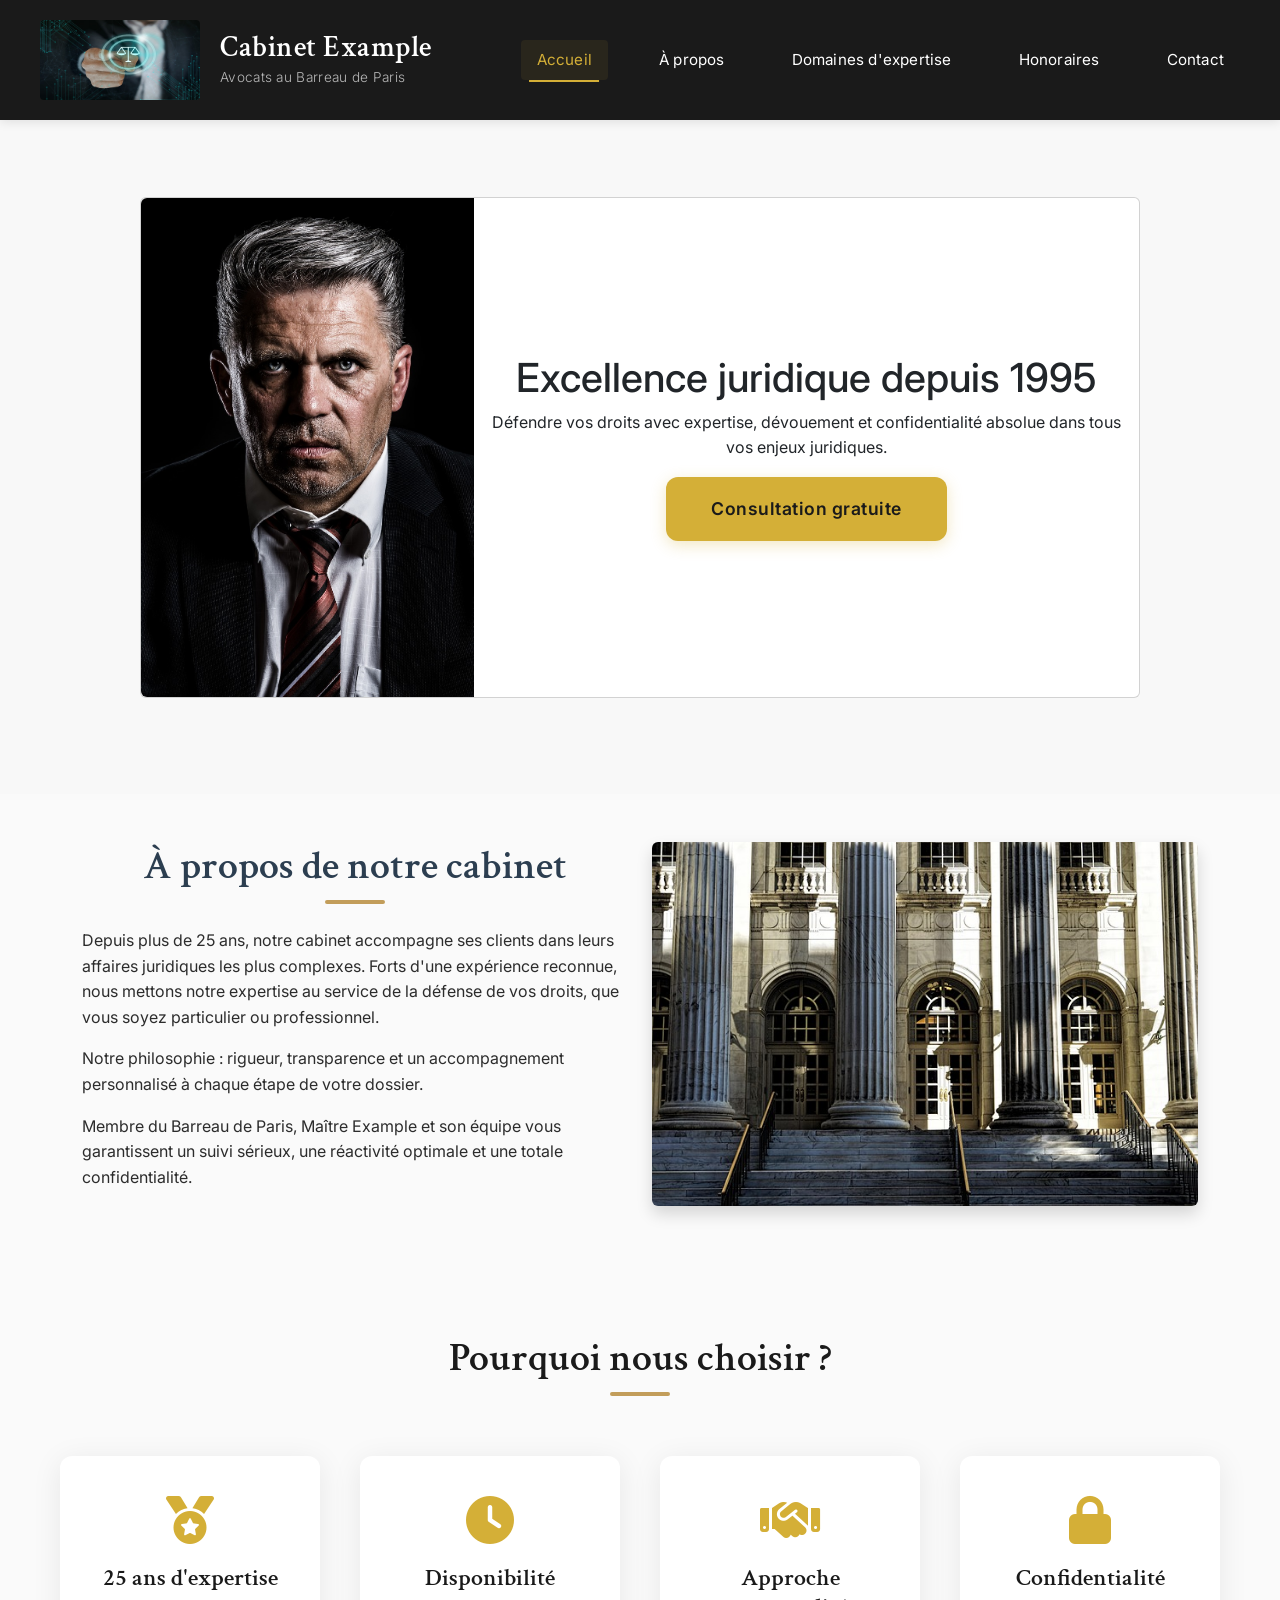
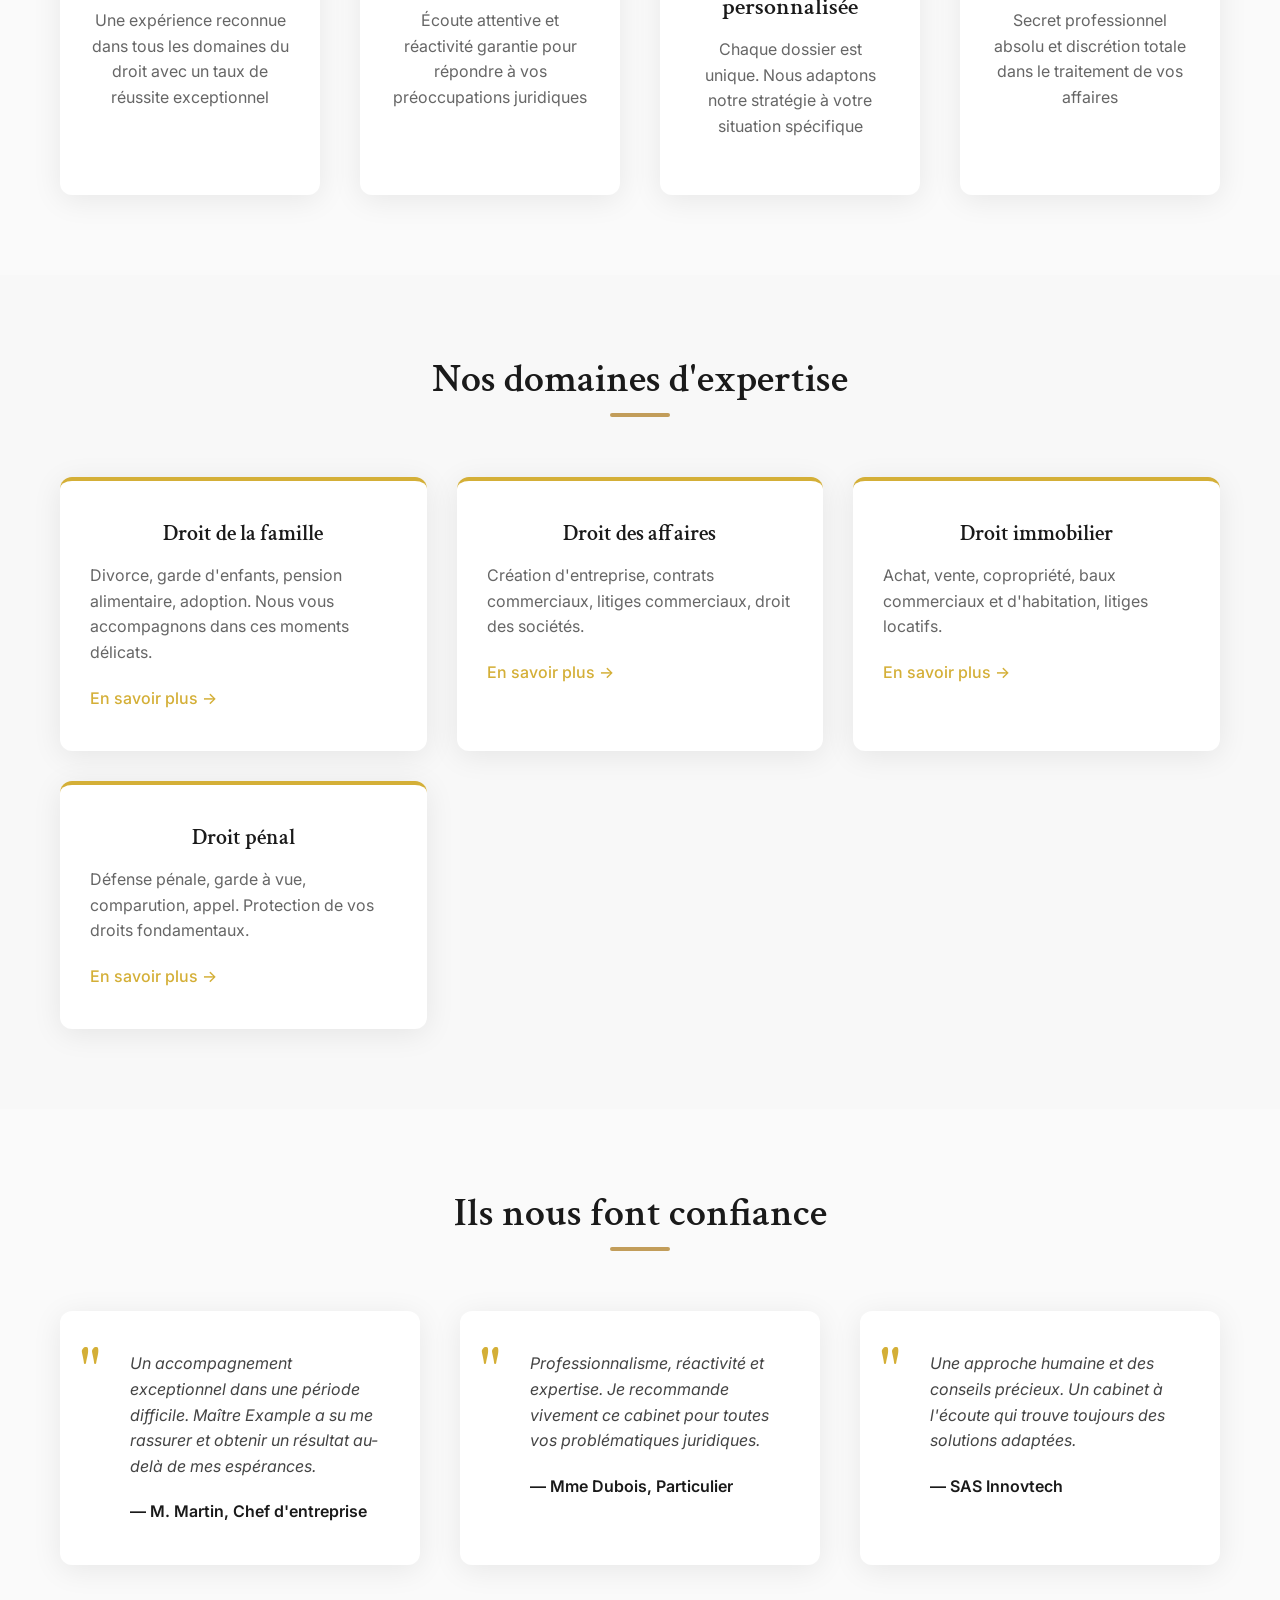
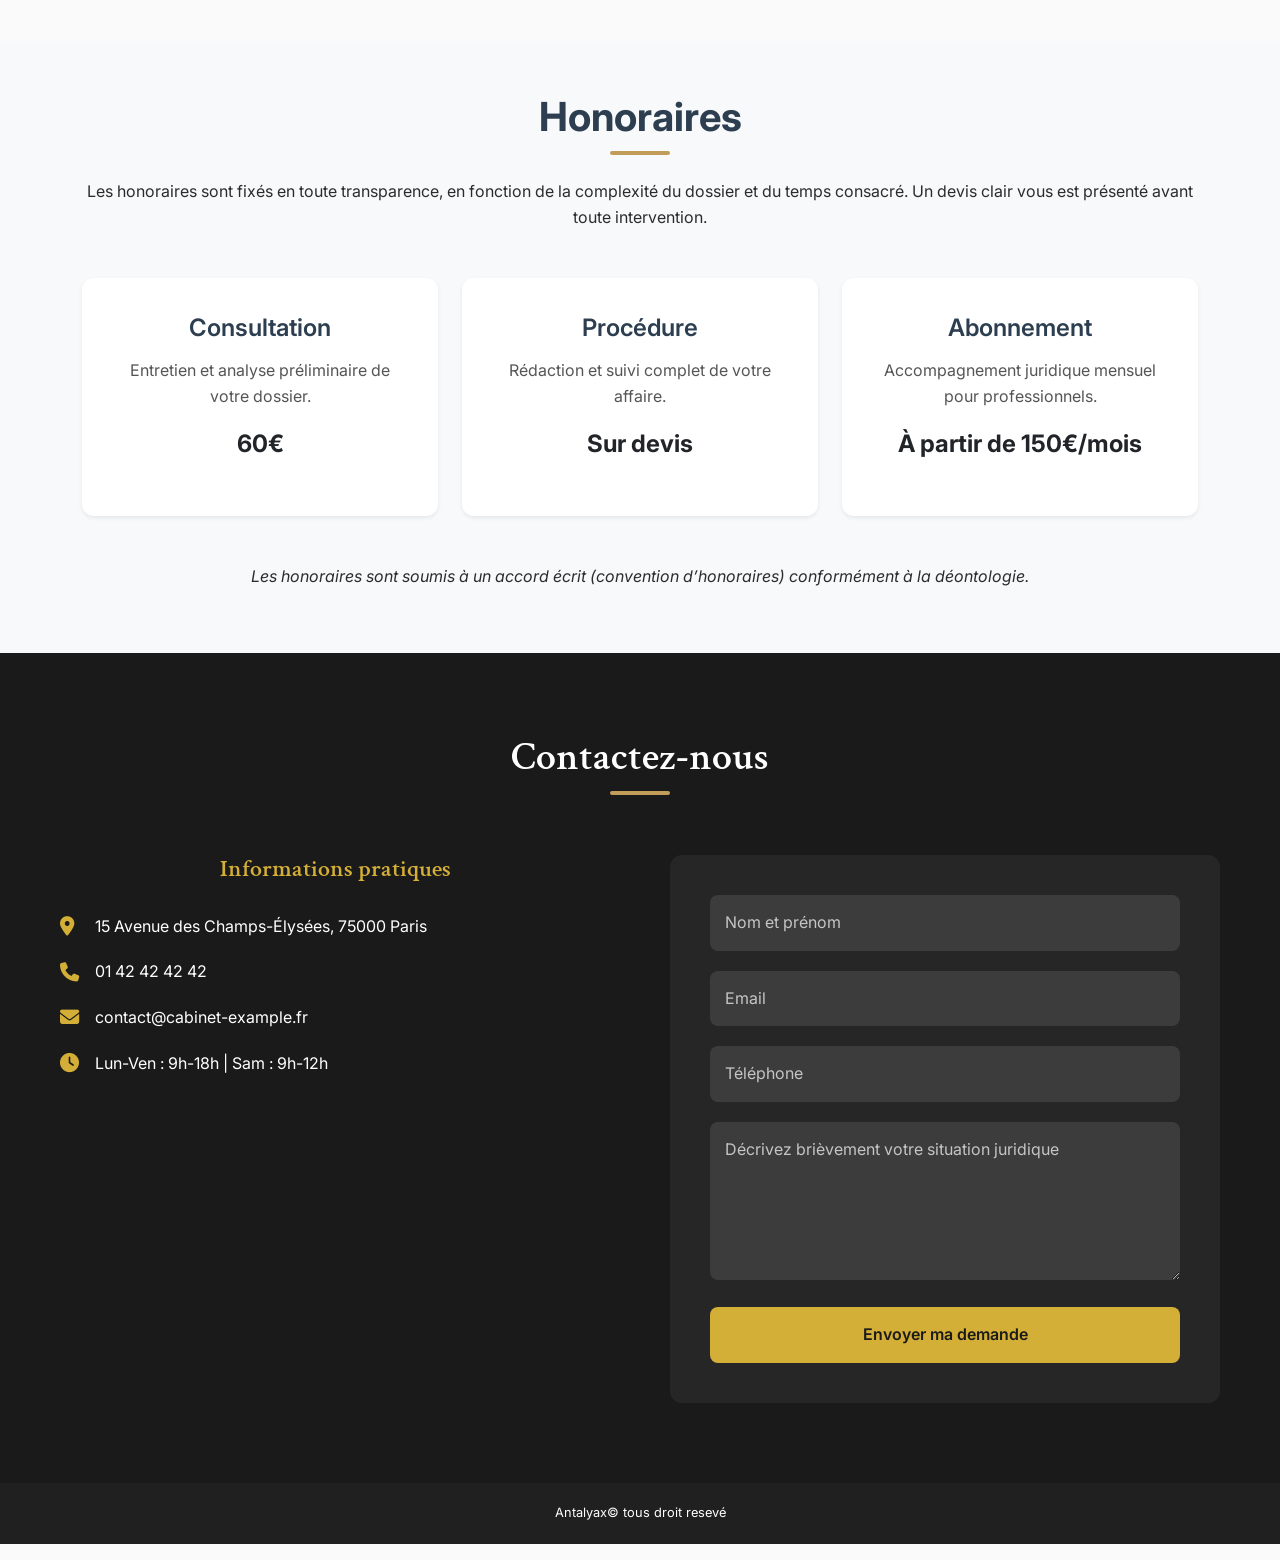
==== index.html @ 32a1ab84 "renommage du home.html en index.html" ====
<!DOCTYPE html>
<html lang="fr">

<head>
    <meta charset="UTF-8">
    <meta name="viewport" content="width=device-width, initial-scale=1.0">
    <title>Cabinet Maître Example - Avocat Paris</title>
    <link rel="stylesheet" href="https://cdnjs.cloudflare.com/ajax/libs/font-awesome/6.4.0/css/all.min.css">
    <link href="https://cdn.jsdelivr.net/npm/bootstrap@5.3.7/dist/css/bootstrap.min.css" rel="stylesheet"
        integrity="sha384-LN+7fdVzj6u52u30Kp6M/trliBMCMKTyK833zpbD+pXdCLuTusPj697FH4R/5mcr" crossorigin="anonymous">
    <link rel="stylesheet" href="style.css">

</head>

<body>
    <nav>
        <div id="logo">
            <img src="images/logo.jpg" alt="Cabinet Logo">
            <div class="logo-text">
                <h3>Cabinet Example</h3>
                <p class="subtitle">Avocats au Barreau de Paris</p>
            </div>
        </div>

        <div class="liens-nav">
            <a href="#accueil">Accueil</a>
            <a href="#apropos">À propos</a>
            <a href="#expertise">Domaines d'expertise</a>
            <a href="#honoraires">Honoraires</a>
            <a href="#contact">Contact</a>
        </div>
    </nav>

    <section class="section-accueil" id="accueil">

        <div class="card mb-3" style="max-width: 1000px;">
            <div class="row g-0">
                <div class="col-md-4">
                    <img src="images/photot1.jpg" class="img-fluid rounded-start" alt="...">
                </div>
                <div class="col-md-8">
                    <div class="card-body">
                        <h1 class="card-title">Excellence juridique depuis 1995</h1>
                        <p class="card-text">Défendre vos droits avec expertise, dévouement et confidentialité absolue
                            dans tous vos enjeux juridiques.</p>
                        <a href="#contact" class="bouton-cta">Consultation gratuite</a>
                    </div>
                </div>
            </div>
        </div>
    </section>

    <!-- À propos -->
    <section class="section-apropos py-5" id="apropos">
        <div class="container">
            <div class="row align-items-center">
                <!-- Texte -->
                <div class="col-md-6">
                    <h2 class="mb-4">À propos de notre cabinet</h2>
                    <p>
                        Depuis plus de 25 ans, notre cabinet accompagne ses clients dans leurs affaires juridiques
                        les plus complexes. Forts d'une expérience reconnue, nous mettons notre expertise au service
                        de la défense de vos droits, que vous soyez particulier ou professionnel.
                    </p>
                    <p>
                        Notre philosophie : rigueur, transparence et un accompagnement personnalisé à chaque étape
                        de votre dossier.
                    </p>
                    <p>
                        Membre du Barreau de Paris, Maître Example et son équipe vous garantissent un suivi sérieux,
                        une réactivité optimale et une totale confidentialité.
                    </p>
                </div>
                <!-- Image -->
                <div class="col-md-6 text-center">
                    <img src="images/cabinet.jpg" alt="Photo du cabinet" class="img-fluid rounded shadow">
                </div>
            </div>
        </div>
    </section>

    <!-- Pourquoi nous choisir -->
    <section>
        <div class="conteneur">
            <h2 class="titre-section">Pourquoi nous choisir ?</h2>
            <div class="atouts">
                <div class="atout">
                    <i class="fas fa-medal"></i>
                    <h3>25 ans d'expertise</h3>
                    <p>Une expérience reconnue dans tous les domaines du droit avec un taux de réussite exceptionnel</p>
                </div>
                <div class="atout">
                    <i class="fas fa-clock"></i>
                    <h3>Disponibilité</h3>
                    <p>Écoute attentive et réactivité garantie pour répondre à vos préoccupations juridiques</p>
                </div>
                <div class="atout">
                    <i class="fas fa-handshake"></i>
                    <h3>Approche personnalisée</h3>
                    <p>Chaque dossier est unique. Nous adaptons notre stratégie à votre situation spécifique</p>
                </div>
                <div class="atout">
                    <i class="fas fa-lock"></i>
                    <h3>Confidentialité</h3>
                    <p>Secret professionnel absolu et discrétion totale dans le traitement de vos affaires</p>
                </div>
            </div>
        </div>
    </section>

    <!-- Domaines d'expertise -->
    <section class="section-expertise" id="expertise">
        <div class="conteneur">
            <h2 class="titre-section">Nos domaines d'expertise</h2>
            <div class="grille-expertise">
                <div class="carte-expertise">
                    <h3>Droit de la famille</h3>
                    <p>Divorce, garde d'enfants, pension alimentaire, adoption. Nous vous accompagnons dans ces moments
                        délicats.</p>
                    <a href="services.html#famille">En savoir plus →</a>
                </div>
                <div class="carte-expertise">
                    <h3>Droit des affaires</h3>
                    <p>Création d'entreprise, contrats commerciaux, litiges commerciaux, droit des sociétés.</p>
                    <a href="services.html#affaires">En savoir plus →</a>
                </div>
                <div class="carte-expertise">
                    <h3>Droit immobilier</h3>
                    <p>Achat, vente, copropriété, baux commerciaux et d'habitation, litiges locatifs.</p>
                    <a href="services.html#immobilier">En savoir plus →</a>
                </div>
                <div class="carte-expertise">
                    <h3>Droit pénal</h3>
                    <p>Défense pénale, garde à vue, comparution, appel. Protection de vos droits fondamentaux.</p>
                    <a href="services.html#penal">En savoir plus →</a>
                </div>
            </div>
        </div>
    </section>

    <!-- Témoignages -->
    <section>
        <div class="conteneur">
            <h2 class="titre-section">Ils nous font confiance</h2>
            <div class="temoignages">
                <div class="temoignage">
                    <p>Un accompagnement exceptionnel dans une période difficile. Maître Example a su me rassurer et
                        obtenir un résultat au-delà de mes espérances.</p>
                    <div class="auteur-temoignage">— M. Martin, Chef d'entreprise</div>
                </div>
                <div class="temoignage">
                    <p>Professionnalisme, réactivité et expertise. Je recommande vivement ce cabinet pour toutes vos
                        problématiques juridiques.</p>
                    <div class="auteur-temoignage">— Mme Dubois, Particulier</div>
                </div>
                <div class="temoignage">
                    <p>Une approche humaine et des conseils précieux. Un cabinet à l'écoute qui trouve toujours des
                        solutions adaptées.</p>
                    <div class="auteur-temoignage">— SAS Innovtech</div>
                </div>
            </div>
        </div>
    </section>

    <section class="section-honoraires py-5" id="honoraires">
    <div class="container">
        <h2 class="text-center mb-4">Honoraires</h2>
        <p class="text-center mb-5">
            Les honoraires sont fixés en toute transparence, en fonction de la complexité du dossier et du temps consacré.  
            Un devis clair vous est présenté avant toute intervention.
        </p>
        
        <div class="row justify-content-center">
            <!-- Forfait consultation -->
            <div class="col-md-4 mb-4">
                <div class="card h-100 text-center shadow-sm">
                    <div class="card-body">
                        <h5 class="card-title">Consultation</h5>
                        <p class="card-text">Entretien et analyse préliminaire de votre dossier.</p>
                        <p class="fw-bold fs-4">60€</p>
                    </div>
                </div>
            </div>

            <!-- Forfait procédure -->
            <div class="col-md-4 mb-4">
                <div class="card h-100 text-center shadow-sm">
                    <div class="card-body">
                        <h5 class="card-title">Procédure</h5>
                        <p class="card-text">Rédaction et suivi complet de votre affaire.</p>
                        <p class="fw-bold fs-4">Sur devis</p>
                    </div>
                </div>
            </div>

            <!-- Forfait abonnement -->
            <div class="col-md-4 mb-4">
                <div class="card h-100 text-center shadow-sm">
                    <div class="card-body">
                        <h5 class="card-title">Abonnement</h5>
                        <p class="card-text">Accompagnement juridique mensuel pour professionnels.</p>
                        <p class="fw-bold fs-4">À partir de 150€/mois</p>
                    </div>
                </div>
            </div>
        </div>

        <p class="text-center mt-4 fst-italic">
            Les honoraires sont soumis à un accord écrit (convention d’honoraires) conformément à la déontologie.
        </p>
    </div>
</section>


    <!-- Contact -->
    <section class="section-contact" id="contact">
        <div class="conteneur">
            <h2 class="titre-section">Contactez-nous</h2>
            <div class="contenu-contact">
                <div class="infos-contact">
                    <h3>Informations pratiques</h3>
                    <div class="element-contact">
                        <i class="fas fa-map-marker-alt"></i>
                        <span>15 Avenue des Champs-Élysées, 75000 Paris</span>
                    </div>
                    <div class="element-contact">
                        <i class="fas fa-phone"></i>
                        <span>01 42 42 42 42</span>
                    </div>
                    <div class="element-contact">
                        <i class="fas fa-envelope"></i>
                        <span>contact@cabinet-example.fr</span>
                    </div>
                    <div class="element-contact">
                        <i class="fas fa-clock"></i>
                        <span>Lun-Ven : 9h-18h | Sam : 9h-12h</span>
                    </div>
                </div>
                <div class="formulaire-contact">
                    <form>
                        <input type="text" placeholder="Nom et prénom" required>
                        <input type="email" placeholder="Email" required>
                        <input type="tel" placeholder="Téléphone" required>
                        <textarea rows="5" placeholder="Décrivez brièvement votre situation juridique"
                            required></textarea>
                        <button type="submit">Envoyer ma demande</button>
                    </form>
                </div>
            </div>
        </div>
        
    </section>
       <p class="antalyax">Antalyax© tous droit resevé</p> 

        <script src="script.js"></script>
    <script src="https://cdn.jsdelivr.net/npm/bootstrap@5.3.7/dist/js/bootstrap.bundle.min.js"
        integrity="sha384-ndDqU0Gzau9qJ1lfW4pNLlhNTkCfHzAVBReH9diLvGRem5+R9g2FzA8ZGN954O5Q"
        crossorigin="anonymous"></script>
</body>

</html>
---- style.css ----
@import url('https://fonts.googleapis.com/css2?family=Crimson+Text:ital,wght@0,400;0,600;1,400&family=Inter:wght@300;400;500;600&display=swap');

 * {
     margin: 0;
     padding: 0;
     box-sizing: border-box;
 }

 html {
    scroll-behavior: smooth;
}

section {
    scroll-margin-top: 100px; 
}



 body {
     font-family: 'Inter', sans-serif;
     background-color: #fafafa;
     color: #2c2c2c;
     line-height: 1.6;
 }

 /* Navigation */
 nav {
     display: flex;
     justify-content: space-between;
     align-items: center;
     background-color: #1a1a1a;
     color: #ffffff;
     padding: 20px 40px;
     box-shadow: 0 2px 10px rgba(0, 0, 0, 0.1);
     position: fixed;
     width: 100%;
     top: 0;
     z-index: 1000;
 }


nav a.active {
    color: #d4af37;
    background-color: rgba(212, 175, 55, 0.08);
}

nav a.active::after {
    width: 80%;
}



 #logo {
     display: flex;
     align-items: center;
     flex: 0 0 auto;
 }

 #logo img {
     width: 160px;
     height: 80px;
     margin-right: 20px;
     border-radius: 4px;
 }

 .logo-text {
     display: flex;
     flex-direction: column;
 }

 .logo-text h3 {
     font-family: 'Crimson Text', serif;
     font-size: 1.8rem;
     font-weight: 600;
     color: #ffffff;
     margin: 0;
     letter-spacing: 0.5px;
 }

 .subtitle {
     font-family: 'Inter', sans-serif;
     font-size: 0.85rem;
     font-weight: 300;
     color: #b8b8b8;
     margin: 2px 0 0 0;
     letter-spacing: 0.3px;
 }

 .liens-nav {
     display: flex;
     justify-content: flex-end;
     gap: 35px;
     flex: 1;
 }

 nav a {
     font-family: 'Inter', sans-serif;
     color: #ffffff;
     text-decoration: none;
     font-weight: 400;
     font-size: 0.95rem;
     padding: 8px 16px;
     border-radius: 4px;
     transition: all 0.3s ease;
     letter-spacing: 0.2px;
     position: relative;
 }

 nav a:hover {
     color: #d4af37;
     background-color: rgba(212, 175, 55, 0.08);
 }

 nav a::after {
     content: '';
     position: absolute;
     bottom: -2px;
     left: 50%;
     width: 0;
     height: 2px;
     background-color: #d4af37;
     transition: all 0.3s ease;
     transform: translateX(-50%);
 }

 nav a:hover::after {
     width: 80%;
 }

 /* Titres des pages tout soit pareil */
.titre-section,
.section-apropos h2,
.atout h3,
.carte-expertise h3,
.temoignage::before,
.infos-contact h3 {
    font-family: 'Crimson Text', serif;
    font-weight: 600;
    font-size: 2.5rem;
    color: #2c3e50; 
    text-align: center;
    position: relative;
    margin-bottom: 40px;
}

/* Barre décorative sous le titre */
.titre-section::after,
.section-apropos h2::after {
    content: "";
    display: block;
    width: 60px;
    height: 4px;
    background: #c29d5a;
    margin: 10px auto 0;
    border-radius: 2px;
}


 /* Section Hero */
 .section-accueil {
     display: flex;
     justify-content: center;
     padding: 120px 0 80px;
     background-color: #f8f8f8;
     margin-top: 6%;

 }

 .section-accueil .card-body {
     display: flex;
     flex-direction: column;
     justify-content: center;
     align-items: center;
     text-align: center;
     height: 100%;
 }



 .bouton-cta {
     display: inline-block;
     background-color: #d4af37;
     color: #1a1a1a;
     padding: 18px 45px;
     text-decoration: none;
     font-weight: 600;
     border-radius: 12px;
     transition: all 0.3s ease;
     font-size: 1.1rem;
     letter-spacing: 0.5px;
     box-shadow: 0 4px 15px rgba(212, 175, 55, 0.3);
 }

 .bouton-cta:hover {
     background-color: #b8941f;
     transform: translateY(-3px);
     box-shadow: 0 8px 30px rgba(212, 175, 55, 0.4);
 }

 /* Container */
 .conteneur {
     max-width: 1200px;
     margin: 0 auto;
     padding: 0 20px;
 }

 /* Section styles */
 section {
     padding: 80px 0;
 }

 .titre-section {
     font-family: 'Crimson Text', serif;
     font-size: 2.5rem;
     text-align: center;
     margin-bottom: 60px;
     color: #1a1a1a;
     font-weight: 600;
 }

 /* Pourquoi nous choisir */
 .atouts {
     display: grid;
     grid-template-columns: repeat(auto-fit, minmax(250px, 1fr));
     gap: 40px;
 }

 .atout {
     text-align: center;
     padding: 40px 30px;
     background: white;
     border-radius: 12px;
     box-shadow: 0 5px 30px rgba(0, 0, 0, 0.08);
     transition: transform 0.3s ease;
 }

 .atout:hover {
     transform: translateY(-5px);
 }

 .atout i {
     font-size: 3rem;
     color: #d4af37;
     margin-bottom: 20px;
 }

 .atout h3 {
     font-family: 'Crimson Text', serif;
     font-size: 1.5rem;
     margin-bottom: 15px;
     color: #1a1a1a;
 }

 .atout p {
     color: #666;
     line-height: 1.6;
 }

 /* Domaines d'expertise */
 .section-expertise {
     background-color: #f8f8f8;
 }

 .grille-expertise {
     display: grid;
     grid-template-columns: repeat(auto-fit, minmax(300px, 1fr));
     gap: 30px;
 }

 .carte-expertise {
     background: white;
     padding: 40px 30px;
     border-radius: 12px;
     box-shadow: 0 5px 30px rgba(0, 0, 0, 0.08);
     transition: all 0.3s ease;
     border-top: 4px solid #d4af37;
 }

 .carte-expertise:hover {
     transform: translateY(-8px);
     box-shadow: 0 10px 40px rgba(0, 0, 0, 0.15);
 }

 .carte-expertise h3 {
     font-family: 'Crimson Text', serif;
     font-size: 1.4rem;
     margin-bottom: 15px;
     color: #1a1a1a;
 }

 .carte-expertise p {
     color: #666;
     margin-bottom: 20px;
 }

 .carte-expertise a {
     color: #d4af37;
     text-decoration: none;
     font-weight: 500;
     transition: color 0.3s ease;
 }

 .carte-expertise a:hover {
     color: #b8941f;
 }

 /* Témoignages */
 .temoignages {
     display: grid;
     grid-template-columns: repeat(auto-fit, minmax(350px, 1fr));
     gap: 40px;
 }

 .temoignage {
     background: white;
     padding: 40px;
     border-radius: 12px;
     box-shadow: 0 5px 30px rgba(0, 0, 0, 0.08);
     position: relative;
 }

 .temoignage::before {
     content: '"';
     font-size: 4rem;
     color: #d4af37;
     position: absolute;
     top: 10px;
     left: 20px;
     font-family: 'Crimson Text', serif;
 }

 .temoignage p {
     font-style: italic;
     margin-bottom: 20px;
     margin-left: 30px;
     color: #444;
 }

 .auteur-temoignage {
     font-weight: 600;
     color: #1a1a1a;
     margin-left: 30px;
 }

 .section-honoraires {
     background-color: #f8f9fa;
 }

 /* Honoraires */

.section-honoraires {
    background-color: #f8f9fa; 
    padding: 60px 0;
}

.section-honoraires h2 {
    font-weight: bold;
    text-align: center;
    font-size: 2.5rem;
    margin-bottom: 40px;
    color: #2c3e50; 
    position: relative;
}

.section-honoraires h2::after {
    content: "";
    display: block;
    width: 60px;
    height: 4px;
    background: #c29d5a; 
    margin: 10px auto 0;
    border-radius: 2px;
}

.section-honoraires .card {
    border: none;
    border-radius: 12px;
    background: white;
    transition: transform 0.3s ease, box-shadow 0.3s ease;
    padding: 20px;
    text-align: center;
}

.section-honoraires .card:hover {
    transform: translateY(-8px);
    box-shadow: 0 12px 24px rgba(0, 0, 0, 0.15);
}

.section-honoraires .card-title {
    font-size: 1.5rem;
    font-weight: 600;
    color: #2c3e50;
    margin-bottom: 15px;
}

.section-honoraires .card-text {
    font-size: 1rem;
    color: #555;
}

.section-honoraires .price {
    font-size: 1.3rem;
    font-weight: bold;
    color: #c29d5a;
    margin-top: 10px;
}



 /* Contact */
 .section-contact {
     background-color: #1a1a1a;
     color: white;
 }

 .section-contact .titre-section {
     color: white;
 }

 .contenu-contact {
     display: grid;
     grid-template-columns: 1fr 1fr;
     gap: 60px;
 }

 .infos-contact h3 {
     font-family: 'Crimson Text', serif;
     font-size: 1.5rem;
     margin-bottom: 30px;
     color: #d4af37;
 }

 .element-contact {
     display: flex;
     align-items: center;
     margin-bottom: 20px;
 }

 .element-contact i {
     color: #d4af37;
     margin-right: 15px;
     font-size: 1.2rem;
     width: 20px;
 }

 .formulaire-contact {
     background: rgba(255, 255, 255, 0.05);
     padding: 40px;
     border-radius: 12px;
 }

 .formulaire-contact input,
 .formulaire-contact textarea {
     width: 100%;
     padding: 15px;
     margin-bottom: 20px;
     border: none;
     border-radius: 8px;
     background: rgba(255, 255, 255, 0.1);
     color: white;
     font-family: 'Inter', sans-serif;
 }

 .formulaire-contact input::placeholder,
 .formulaire-contact textarea::placeholder {
     color: rgba(255, 255, 255, 0.7);
 }

 .formulaire-contact button {
     background-color: #d4af37;
     color: #1a1a1a;
     padding: 15px 40px;
     border: none;
     border-radius: 8px;
     font-weight: 600;
     cursor: pointer;
     transition: all 0.3s ease;
     width: 100%;
 }

 .formulaire-contact button:hover {
     background-color: #b8941f;
 }

 /* Responsive */
 @media (max-width: 768px) {
     .contenu-hero h1 {
         font-size: 2.5rem;
     }

     .carte-hero {
         flex-direction: column;
         gap: 0;
     }

     .image-hero {
         min-height: 300px;
     }

     .contenu-hero {
         padding: 40px 30px;
     }

     .contenu-contact {
         grid-template-columns: 1fr;
         gap: 40px;
     }

     nav {
         padding: 15px 20px;
     }

     .liens-nav {
         gap: 20px;
     }
 }

 .antalyax {
     text-align: center;
     font-size: 0.8rem;
     color: #ffffff;
     background-color: #212020;
     position: relative;
        padding: 20px 0;
 }
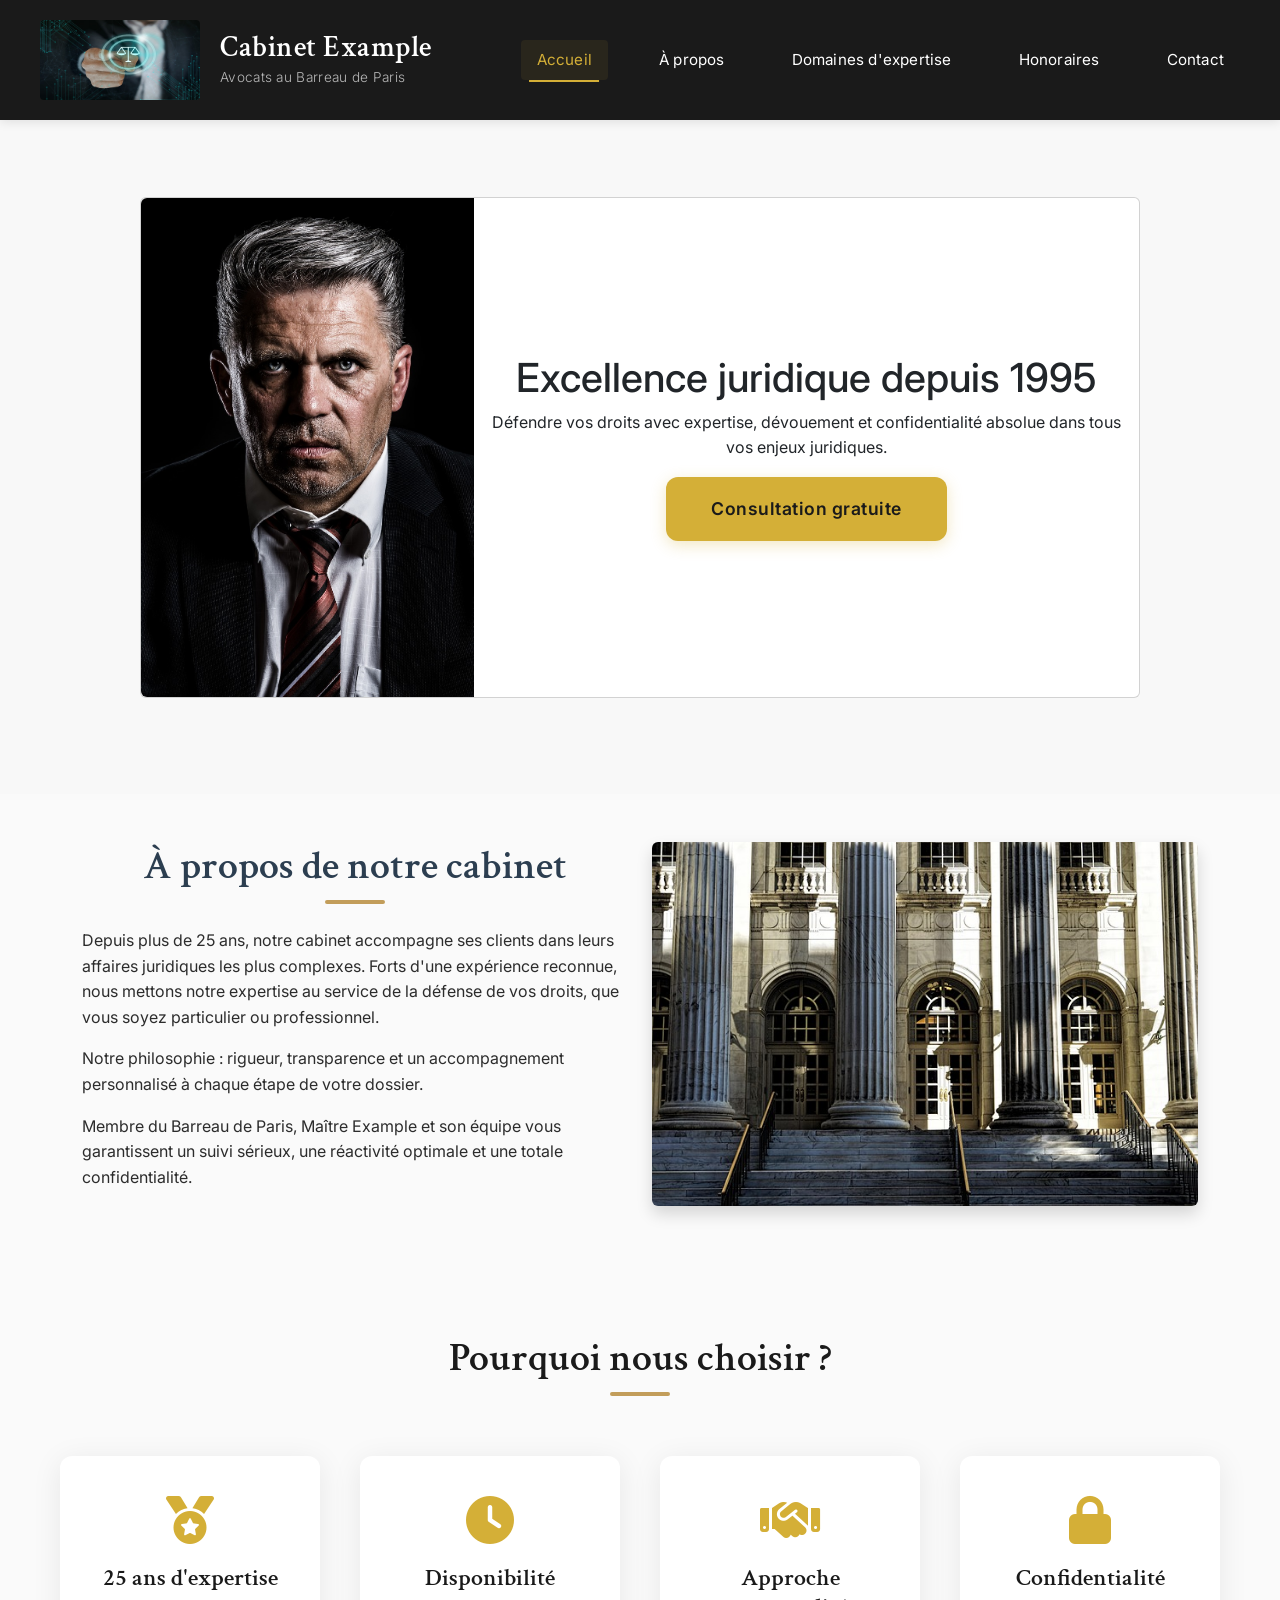
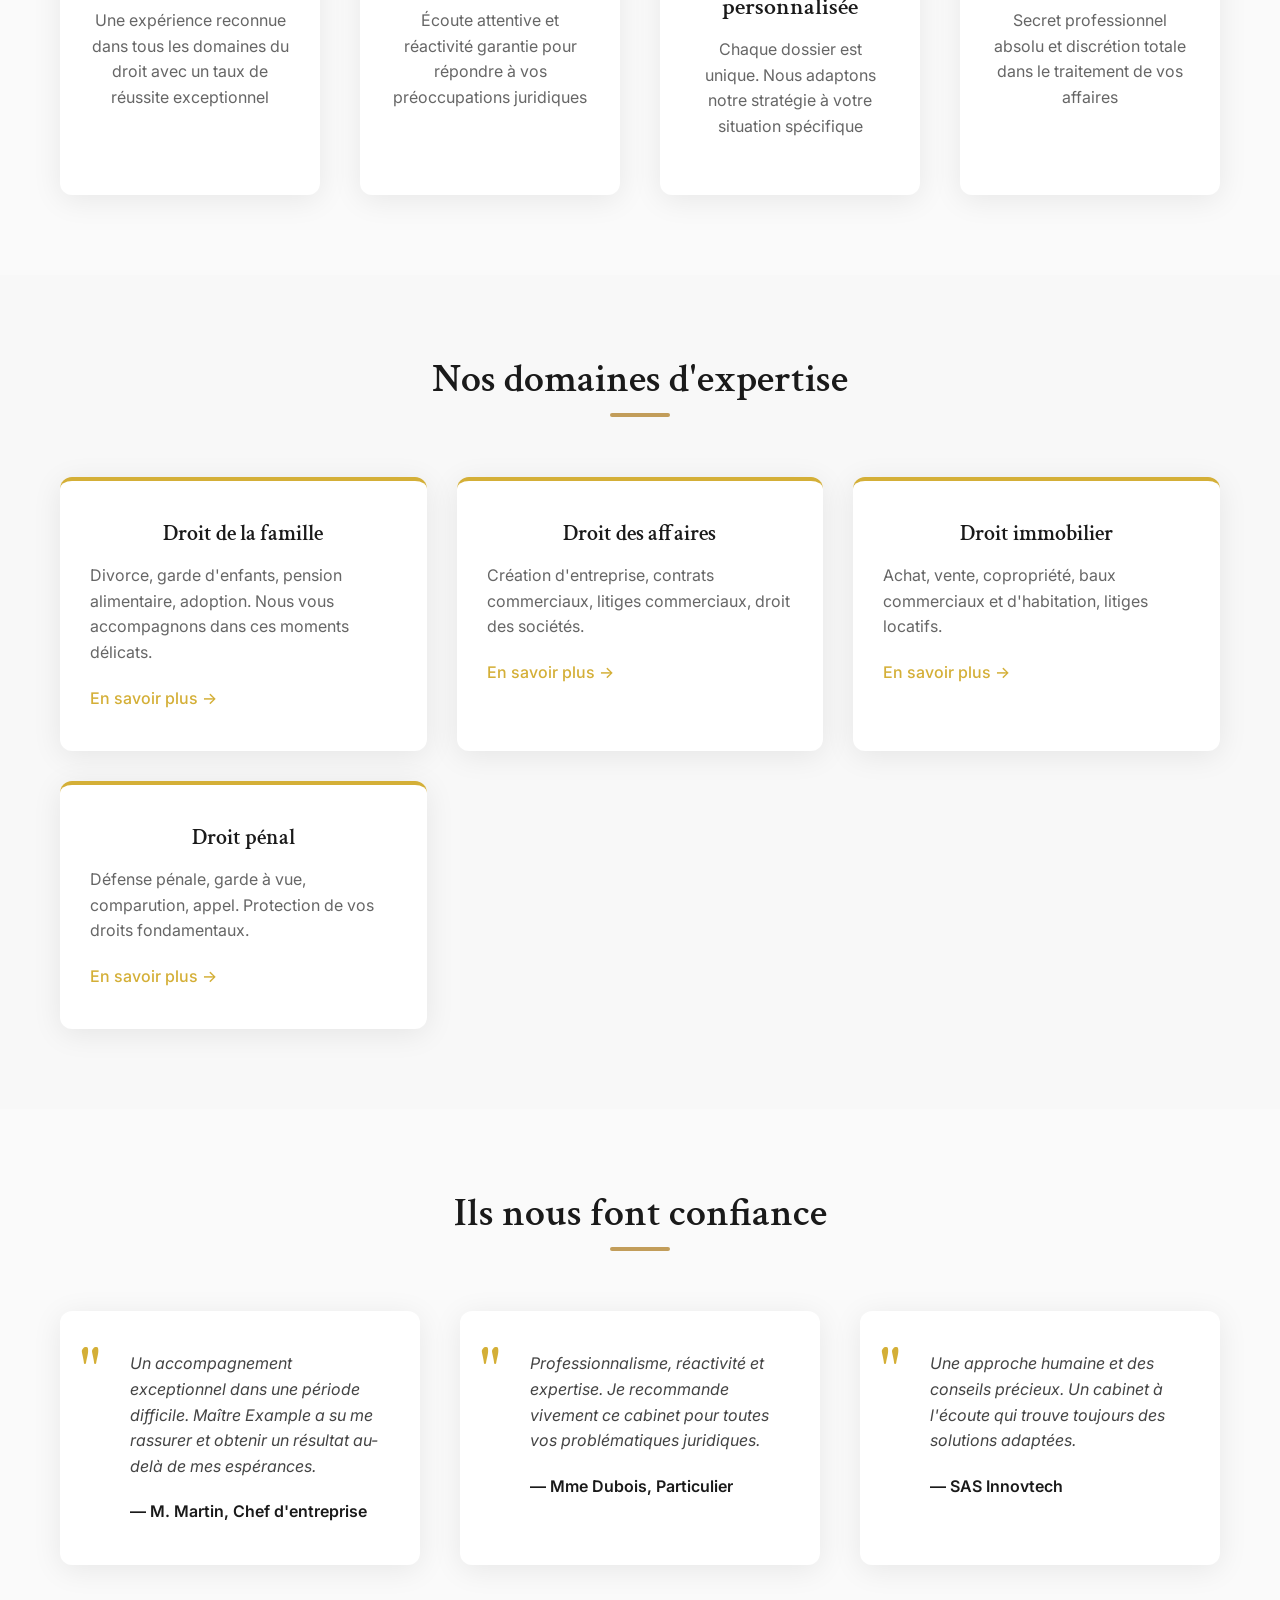
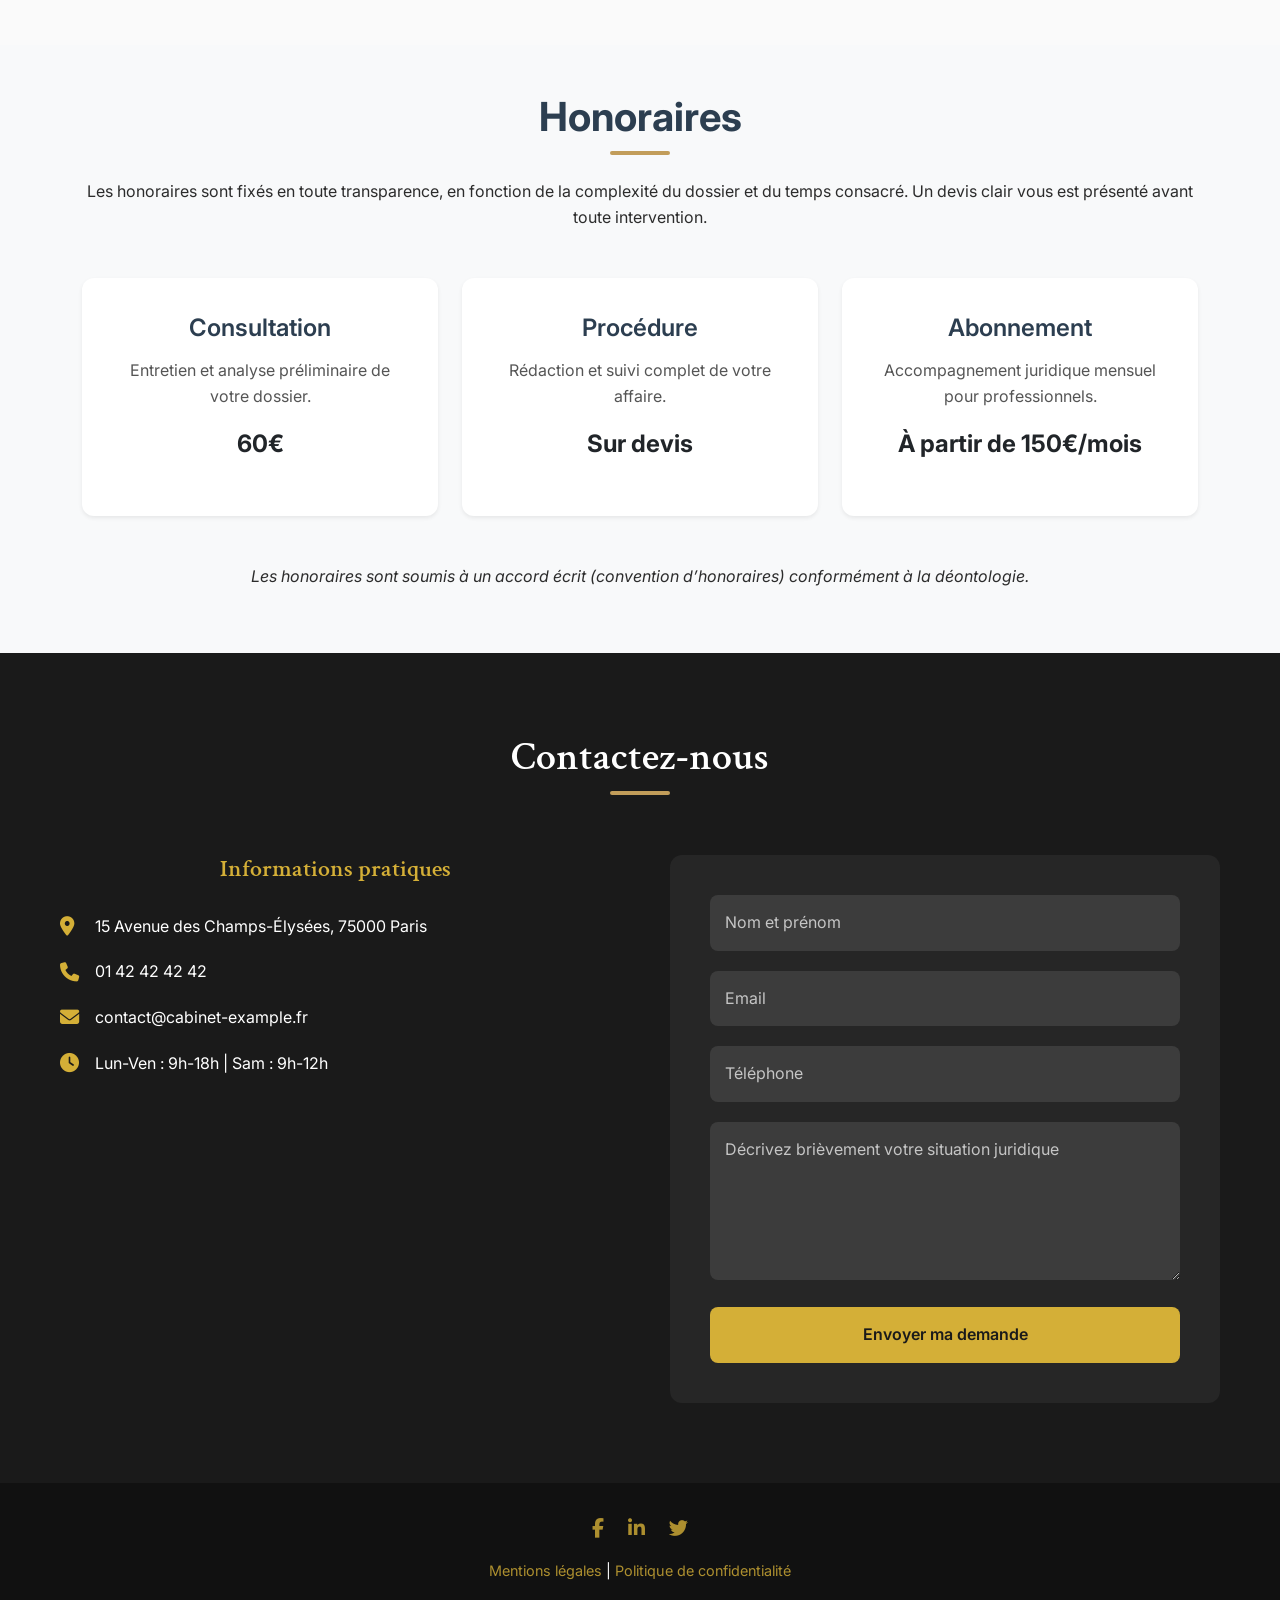
==== commit 6e32f16b: "footer + RGPD" ====
--- a/index.html
+++ b/index.html
@@ -71,7 +71,7 @@
                         une réactivité optimale et une totale confidentialité.
                     </p>
                 </div>
-                <!-- Image -->
+
                 <div class="col-md-6 text-center">
                     <img src="images/cabinet.jpg" alt="Photo du cabinet" class="img-fluid rounded shadow">
                 </div>
@@ -163,53 +163,54 @@
     </section>
 
     <section class="section-honoraires py-5" id="honoraires">
-    <div class="container">
-        <h2 class="text-center mb-4">Honoraires</h2>
-        <p class="text-center mb-5">
-            Les honoraires sont fixés en toute transparence, en fonction de la complexité du dossier et du temps consacré.  
-            Un devis clair vous est présenté avant toute intervention.
-        </p>
-        
-        <div class="row justify-content-center">
-            <!-- Forfait consultation -->
-            <div class="col-md-4 mb-4">
-                <div class="card h-100 text-center shadow-sm">
-                    <div class="card-body">
-                        <h5 class="card-title">Consultation</h5>
-                        <p class="card-text">Entretien et analyse préliminaire de votre dossier.</p>
-                        <p class="fw-bold fs-4">60€</p>
-                    </div>
-                </div>
-            </div>
-
-            <!-- Forfait procédure -->
-            <div class="col-md-4 mb-4">
-                <div class="card h-100 text-center shadow-sm">
-                    <div class="card-body">
-                        <h5 class="card-title">Procédure</h5>
-                        <p class="card-text">Rédaction et suivi complet de votre affaire.</p>
-                        <p class="fw-bold fs-4">Sur devis</p>
-                    </div>
-                </div>
-            </div>
-
-            <!-- Forfait abonnement -->
-            <div class="col-md-4 mb-4">
-                <div class="card h-100 text-center shadow-sm">
-                    <div class="card-body">
-                        <h5 class="card-title">Abonnement</h5>
-                        <p class="card-text">Accompagnement juridique mensuel pour professionnels.</p>
-                        <p class="fw-bold fs-4">À partir de 150€/mois</p>
-                    </div>
-                </div>
-            </div>
-        </div>
-
-        <p class="text-center mt-4 fst-italic">
-            Les honoraires sont soumis à un accord écrit (convention d’honoraires) conformément à la déontologie.
-        </p>
-    </div>
-</section>
+        <div class="container">
+            <h2 class="text-center mb-4">Honoraires</h2>
+            <p class="text-center mb-5">
+                Les honoraires sont fixés en toute transparence, en fonction de la complexité du dossier et du temps
+                consacré.
+                Un devis clair vous est présenté avant toute intervention.
+            </p>
+
+            <div class="row justify-content-center">
+                <!-- Forfait consultation -->
+                <div class="col-md-4 mb-4">
+                    <div class="card h-100 text-center shadow-sm">
+                        <div class="card-body">
+                            <h5 class="card-title">Consultation</h5>
+                            <p class="card-text">Entretien et analyse préliminaire de votre dossier.</p>
+                            <p class="fw-bold fs-4">60€</p>
+                        </div>
+                    </div>
+                </div>
+
+                <!-- Forfait procédure -->
+                <div class="col-md-4 mb-4">
+                    <div class="card h-100 text-center shadow-sm">
+                        <div class="card-body">
+                            <h5 class="card-title">Procédure</h5>
+                            <p class="card-text">Rédaction et suivi complet de votre affaire.</p>
+                            <p class="fw-bold fs-4">Sur devis</p>
+                        </div>
+                    </div>
+                </div>
+
+                <!-- Forfait abonnement -->
+                <div class="col-md-4 mb-4">
+                    <div class="card h-100 text-center shadow-sm">
+                        <div class="card-body">
+                            <h5 class="card-title">Abonnement</h5>
+                            <p class="card-text">Accompagnement juridique mensuel pour professionnels.</p>
+                            <p class="fw-bold fs-4">À partir de 150€/mois</p>
+                        </div>
+                    </div>
+                </div>
+            </div>
+
+            <p class="text-center mt-4 fst-italic">
+                Les honoraires sont soumis à un accord écrit (convention d’honoraires) conformément à la déontologie.
+            </p>
+        </div>
+    </section>
 
 
     <!-- Contact -->
@@ -248,11 +249,65 @@
                 </div>
             </div>
         </div>
-        
-    </section>
-       <p class="antalyax">Antalyax© tous droit resevé</p> 
-
-        <script src="script.js"></script>
+
+
+
+    </section>
+    <!-- footer  -->
+    <footer class="footer">
+        <div class="footer-socials">
+            <a href="https://facebook.com" target="_blank"><i class="fab fa-facebook-f"></i></a>
+            <a href="https://linkedin.com" target="_blank"><i class="fab fa-linkedin-in"></i></a>
+            <a href="https://twitter.com" target="_blank"><i class="fab fa-twitter"></i></a>
+        </div>
+
+        <p class="footer-links">
+            <a href="#" data-bs-toggle="modal" data-bs-target="#mentionsLegales">Mentions légales</a> |
+            <a href="#" data-bs-toggle="modal" data-bs-target="#politiqueConfidentialite">Politique de
+                confidentialité</a>
+        </p>
+    </footer>
+
+    <!--  modale mention légale  -->
+    <div class="modal fade" id="mentionsLegales" tabindex="-1" aria-hidden="true">
+        <div class="modal-dialog modal-dialog-centered modal-lg">
+            <div class="modal-content">
+                <div class="modal-header">
+                    <h5 class="modal-title">Mentions légales</h5>
+                    <button type="button" class="btn-close" data-bs-dismiss="modal"></button>
+                </div>
+                <div class="modal-body">
+                    <p><strong>Éditeur du site :</strong> Cabinet Example<br>
+                        Responsable de publication : Antalyax ©<br>
+                        Contact : contact@cabinet-example.fr<br>
+                        Hébergeur : github.io</p>
+                </div>
+            </div>
+        </div>
+    </div>
+
+    <!--  modale politique de confidentialité  -->
+    <div class="modal fade" id="politiqueConfidentialite" tabindex="-1" aria-hidden="true">
+        <div class="modal-dialog modal-dialog-centered modal-lg">
+            <div class="modal-content">
+                <div class="modal-header">
+                    <h5 class="modal-title">Politique de confidentialité</h5>
+                    <button type="button" class="btn-close" data-bs-dismiss="modal"></button>
+                </div>
+                <div class="modal-body">
+                    <p>Les informations collectées via le formulaire de contact sont destinées uniquement au traitement
+                        de votre demande par le Cabinet Example.
+                        Elles ne sont ni revendues ni transmises à des tiers.</p>
+                    <p>Conformément au RGPD, vous disposez d'un droit d'accès, de rectification et de suppression de vos
+                        données en nous contactant à
+                        <a href="mailto:contact@cabinet-example.fr">contact@cabinet-example.fr</a>.
+                    </p>
+                </div>
+            </div>
+        </div>
+    </div>
+
+    <script src="script.js"></script>
     <script src="https://cdn.jsdelivr.net/npm/bootstrap@5.3.7/dist/js/bootstrap.bundle.min.js"
         integrity="sha384-ndDqU0Gzau9qJ1lfW4pNLlhNTkCfHzAVBReH9diLvGRem5+R9g2FzA8ZGN954O5Q"
         crossorigin="anonymous"></script>
--- a/style.css
+++ b/style.css
@@ -515,11 +515,104 @@
      }
  }
 
- .antalyax {
-     text-align: center;
-     font-size: 0.8rem;
-     color: #ffffff;
-     background-color: #212020;
-     position: relative;
-        padding: 20px 0;
- }+ /* Modales */
+.modal-content {
+    background-color: #505152; /* Fond clair */
+    border-radius: 12px;
+    padding: 20px;
+    font-family: 'Inter', sans-serif;
+    color: #2c2c2c;
+    box-shadow: 0 10px 30px rgba(0,0,0,0.15);
+    border-top: 4px solid #d4af37; /* Bande dorée en haut */
+}
+
+.modal-header {
+    border-bottom: none;
+}
+
+.modal-title {
+    font-family: 'Crimson Text', serif;
+    font-size: 1.8rem;
+    font-weight: 600;
+    color: #c29d5a; /* Titre doré */
+}
+
+.modal-body p,
+.modal-body input,
+.modal-body textarea {
+    font-family: 'Inter', sans-serif;
+    font-size: 1rem;
+    color: #d4d4d4;
+}
+
+.modal-body input,
+.modal-body textarea {
+    border: 1px solid #d4af37; /* Bordure dorée */
+    border-radius: 6px;
+    padding: 10px;
+}
+
+.modal-body input:focus,
+.modal-body textarea:focus {
+    outline: none;
+    box-shadow: 0 0 8px rgba(212, 175, 55, 0.5); /* Glow doré */
+}
+
+.modal-footer {
+    border-top: none;
+    display: flex;
+    justify-content: flex-end;
+    gap: 10px;
+}
+
+.modal-footer .btn {
+    background-color: #d4af37;
+    color: #1a1a1a;
+    font-weight: 600;
+    border-radius: 8px;
+    padding: 10px 25px;
+    transition: all 0.3s ease;
+}
+
+.modal-footer .btn:hover {
+    background-color: #b8941f;
+}
+
+
+
+
+
+/* ===== Footer ===== */
+.footer {
+    background-color: #111;
+    color: #fff;
+    text-align: center;
+    padding: 30px 20px;
+}
+
+.footer-socials a {
+    margin: 0 10px;
+    font-size: 1.2rem;
+    color: rgba(212, 175, 55, 0.8);
+    transition: color 0.3s ease;
+}
+
+.footer-socials a:hover {
+    color: #d4af37;
+}
+
+.footer-links {
+    font-size: 0.9rem;
+    margin-top: 15px;
+}
+
+.footer-links a {
+    color: rgba(212, 175, 55, 0.8);
+    text-decoration: none;
+    transition: color 0.3s ease;
+}
+
+.footer-links a:hover {
+    color: #d4af37;
+    text-decoration: underline;
+}
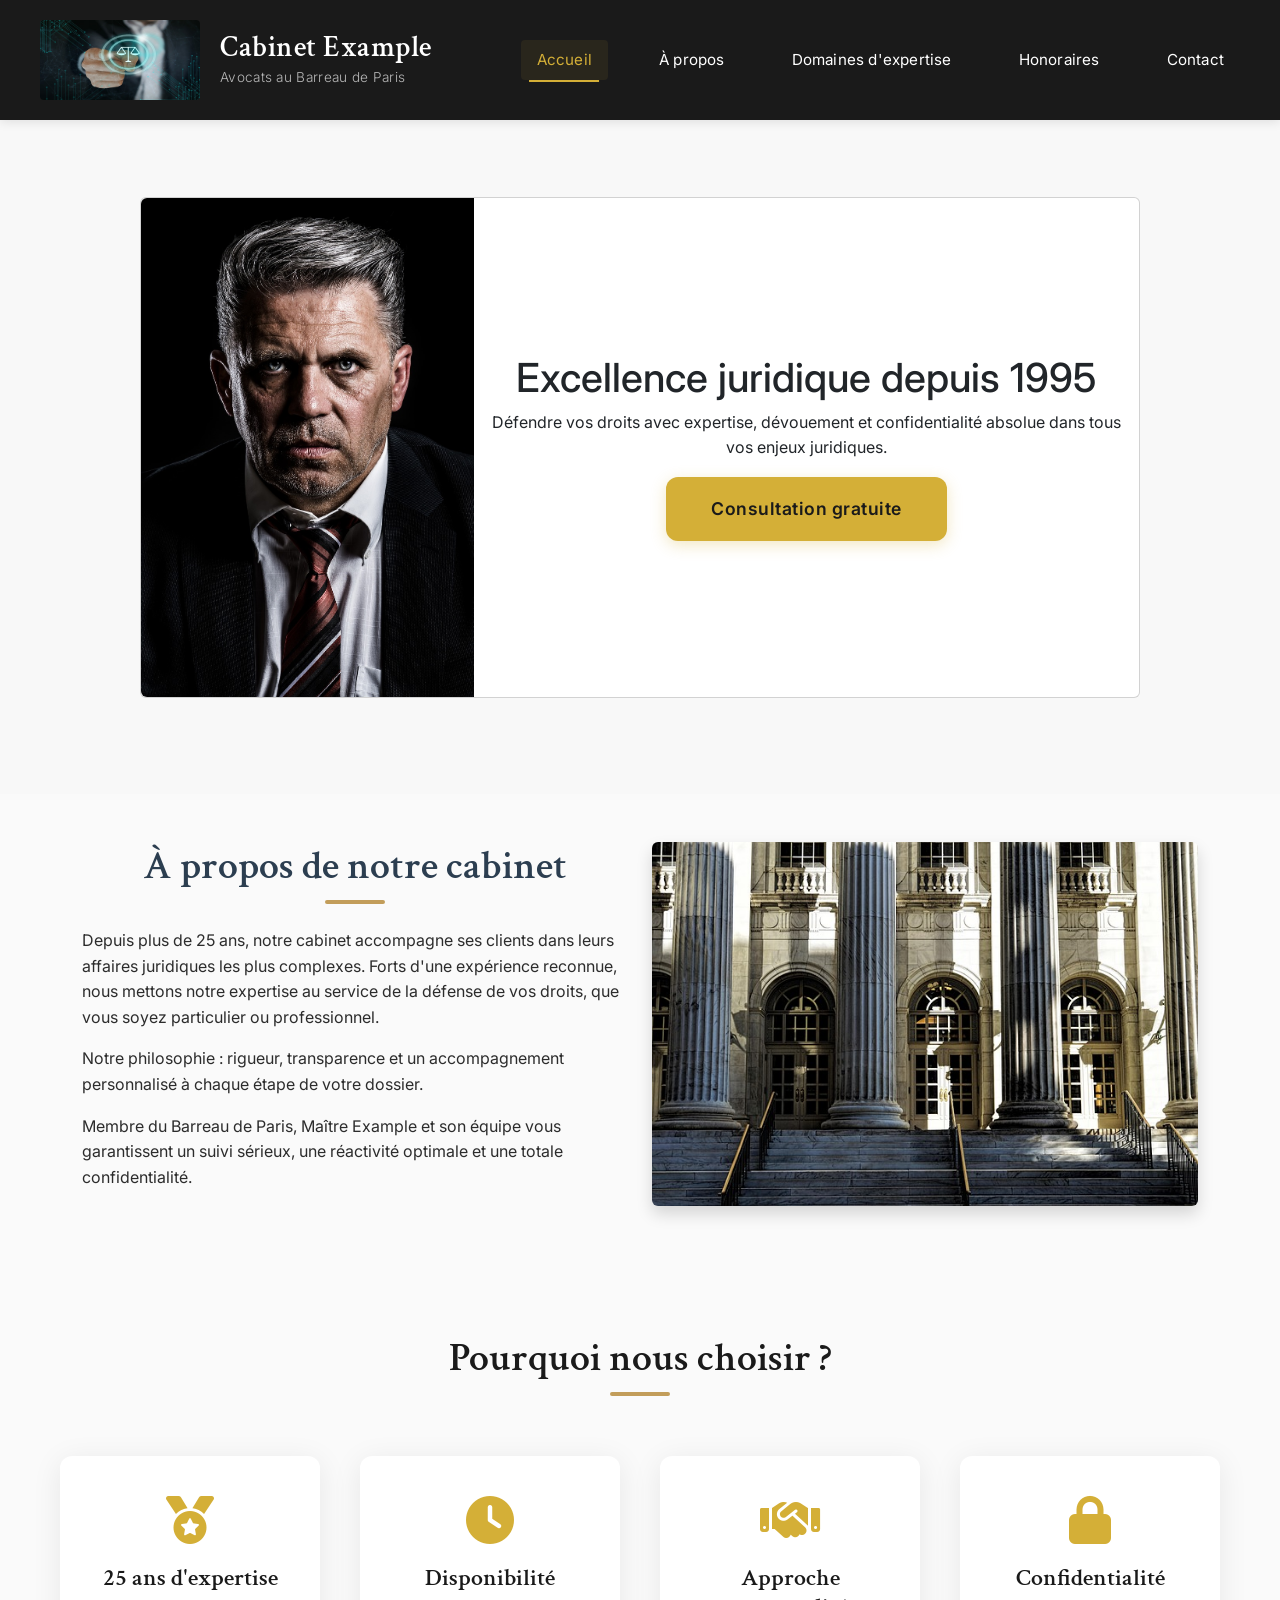
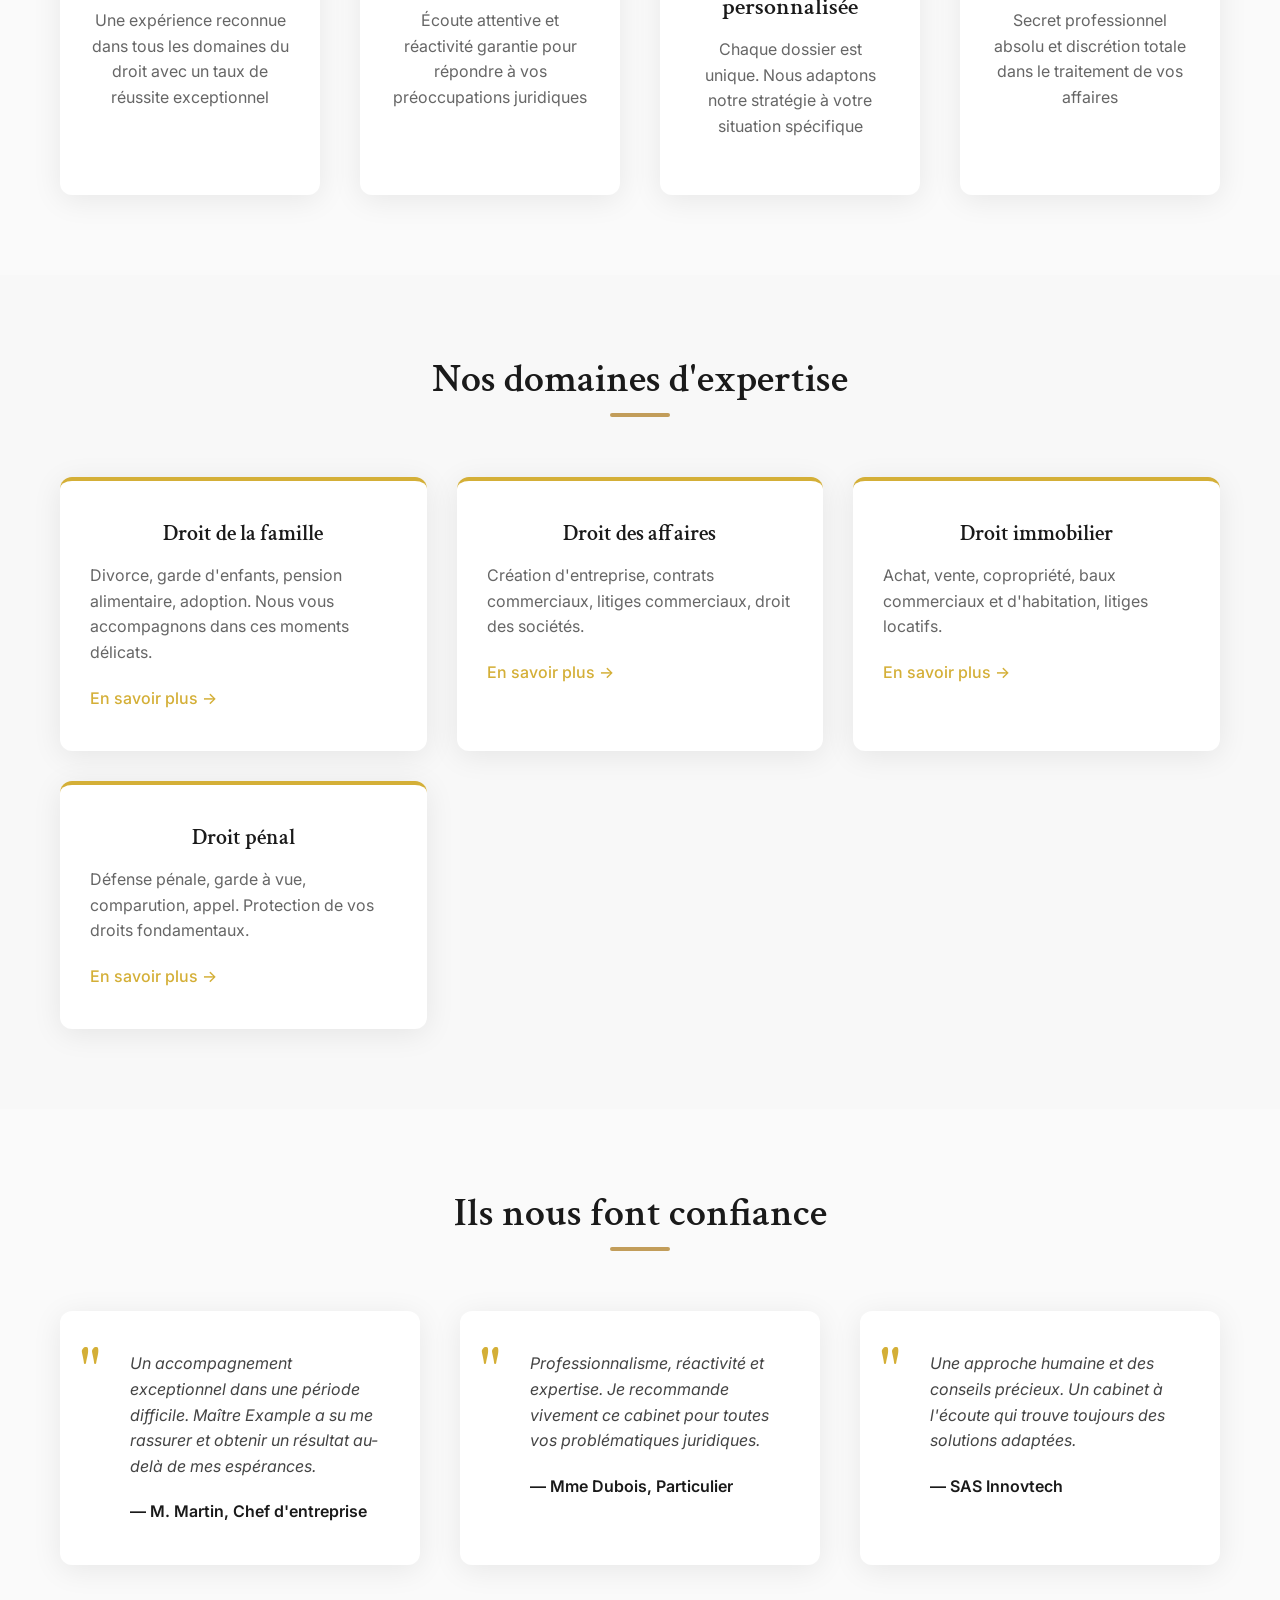
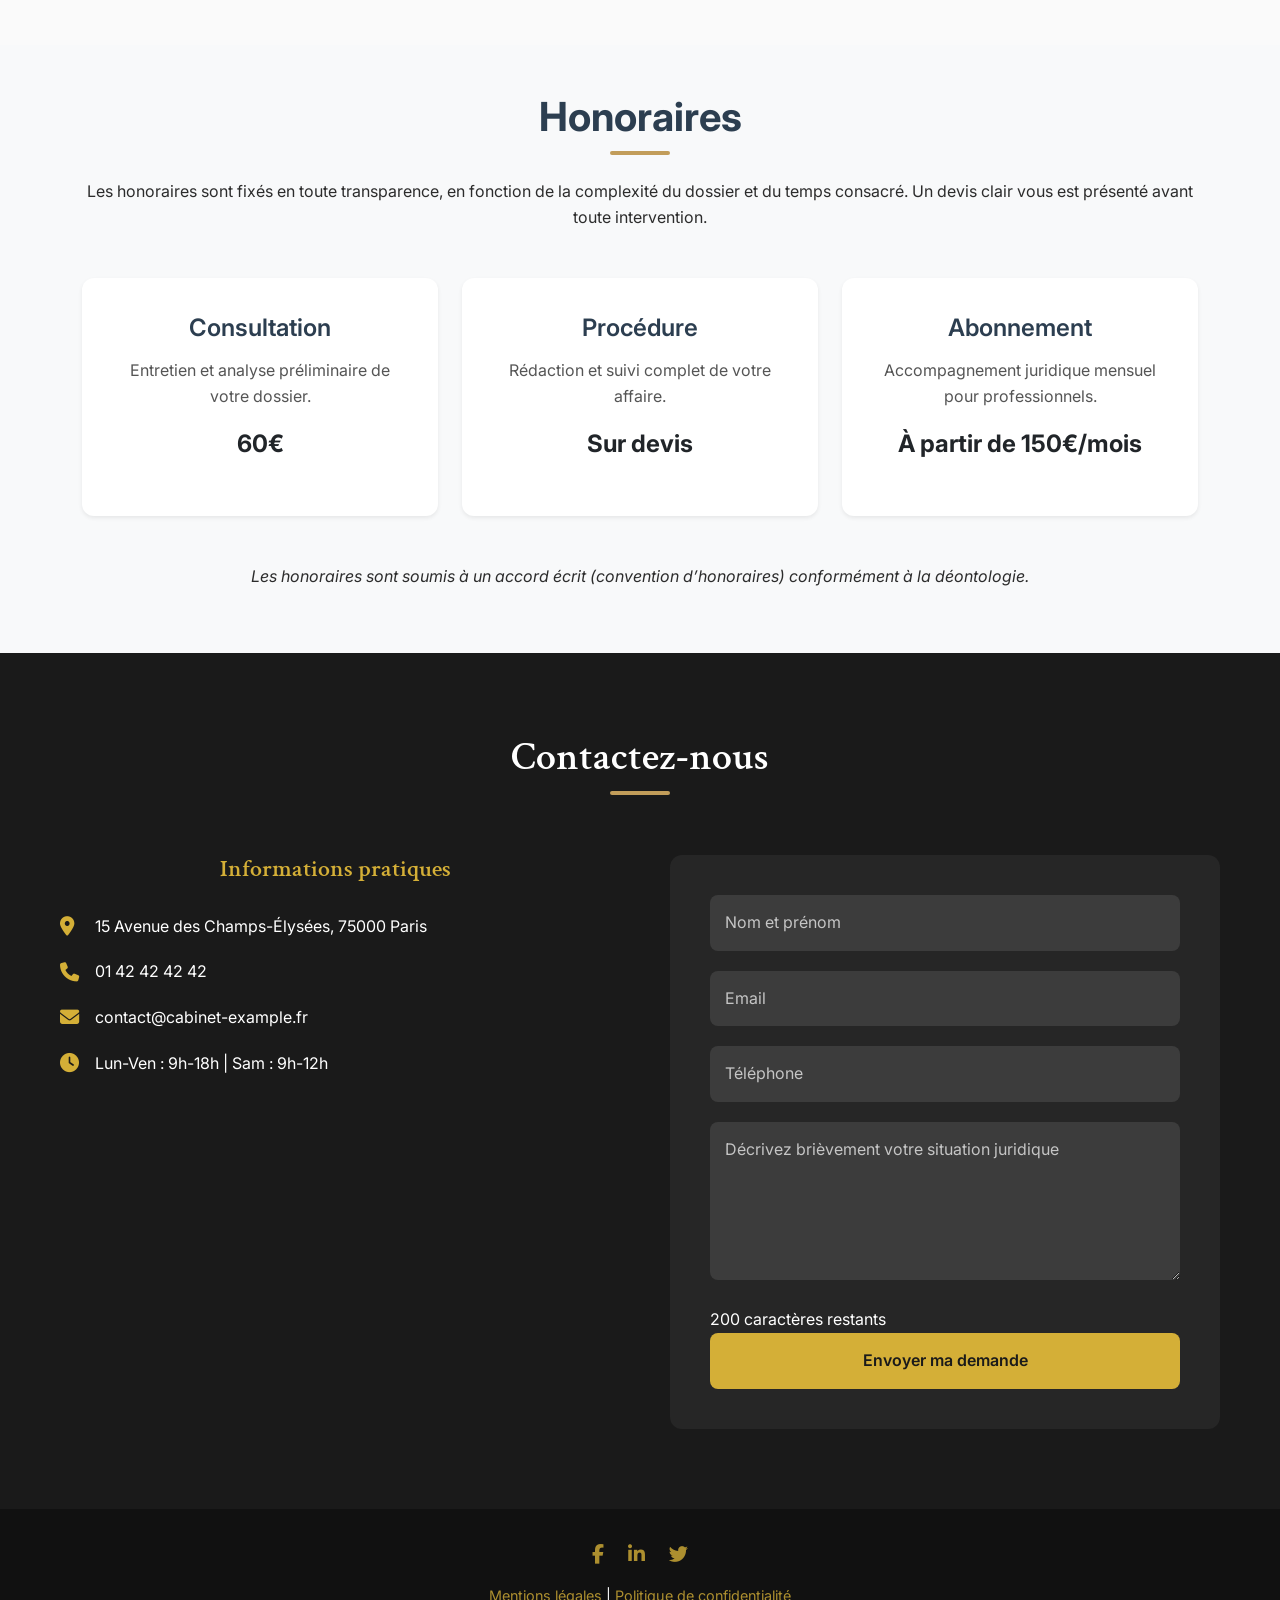
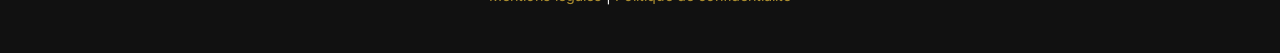
==== commit 25bd52aa: "verification formulaire avec JS et securité" ====
--- a/index.html
+++ b/index.html
@@ -4,7 +4,12 @@
 <head>
     <meta charset="UTF-8">
     <meta name="viewport" content="width=device-width, initial-scale=1.0">
-    <title>Cabinet Maître Example - Avocat Paris</title>
+    <title>Avocats spécialisé en droit civil et pénal - Cabinet Example</title>
+    <meta name="description"
+        content="Cabinet Example, avocats au Barreau de Paris, spécialisés en droit civil et pénal. 1er consultation gratuite. Contactez-nous !">
+    <meta name="keywords"
+        content="avocat, droit civil, droit pénal, litige, consultation juridique, cabinet avocat, assistance juridique, conseil avocat">
+    <meta name="robots" content="index, follow">
     <link rel="stylesheet" href="https://cdnjs.cloudflare.com/ajax/libs/font-awesome/6.4.0/css/all.min.css">
     <link href="https://cdn.jsdelivr.net/npm/bootstrap@5.3.7/dist/css/bootstrap.min.css" rel="stylesheet"
         integrity="sha384-LN+7fdVzj6u52u30Kp6M/trliBMCMKTyK833zpbD+pXdCLuTusPj697FH4R/5mcr" crossorigin="anonymous">
@@ -237,16 +242,27 @@
                         <span>Lun-Ven : 9h-18h | Sam : 9h-12h</span>
                     </div>
                 </div>
-                <div class="formulaire-contact">
-                    <form>
-                        <input type="text" placeholder="Nom et prénom" required>
-                        <input type="email" placeholder="Email" required>
-                        <input type="tel" placeholder="Téléphone" required>
-                        <textarea rows="5" placeholder="Décrivez brièvement votre situation juridique"
+                <div class="formulaire-contact" name="form">
+                    <form class="form" method="post">
+                        <input type="text" placeholder="Nom et prénom" id="np" required>
+                        <span class="errorMessage" id="npError"></span>
+
+                        <input type="email" placeholder="Email" id="email" required>
+                        <span class="errorMessage" id="emailError"></span>
+
+                        <input type="tel" placeholder="Téléphone" id="tel" required>
+                        <span class="errorMessage" id="telError"></span>
+
+                        <textarea id="message" rows="5" placeholder="Décrivez brièvement votre situation juridique"
                             required></textarea>
+                        <div id="char-count">200 caractères restants</div>
+
+                        <span class="errorMessage" id="messageError"></span>
+
                         <button type="submit">Envoyer ma demande</button>
                     </form>
                 </div>
+
             </div>
         </div>
 
